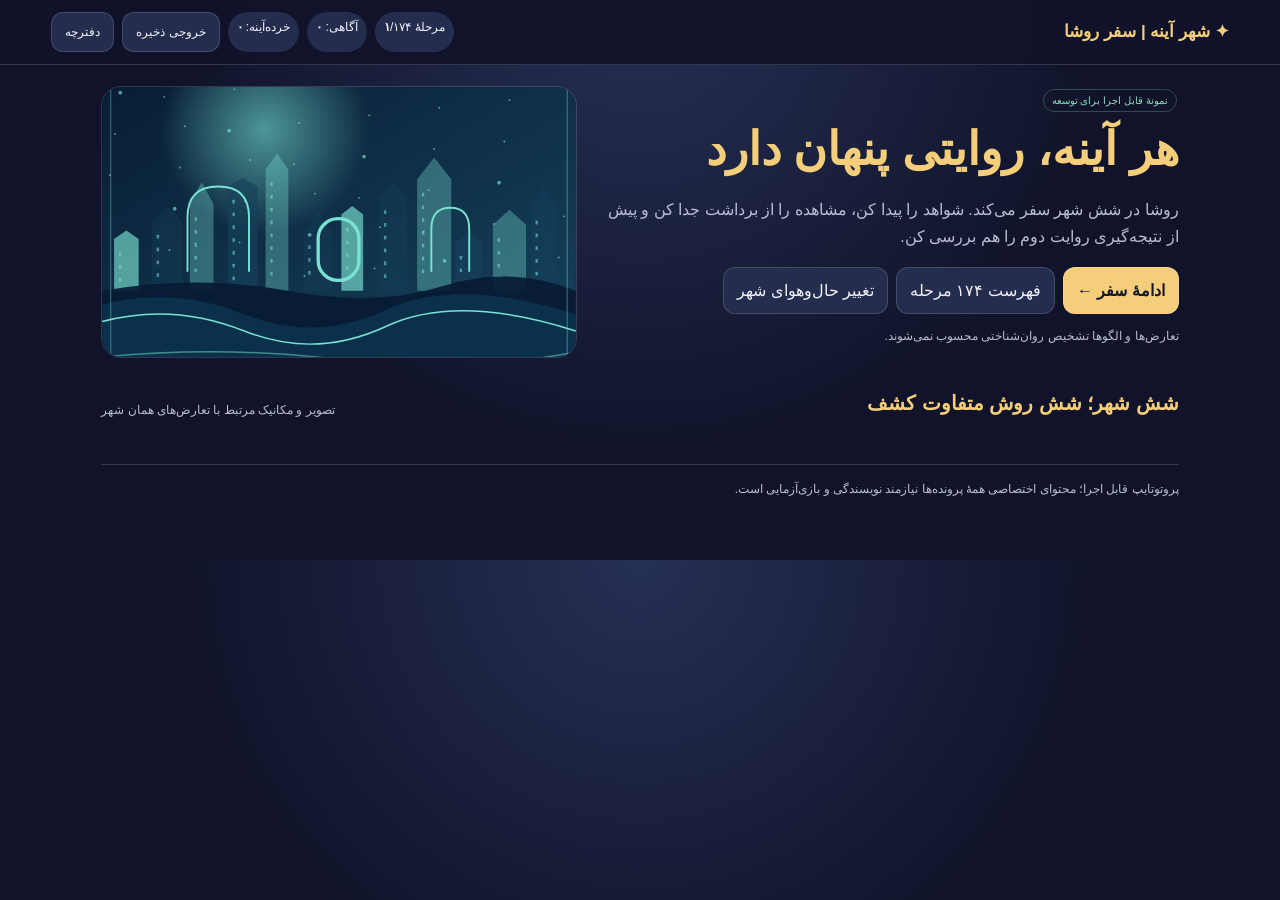
==== projects/shahr-e-ayeneh/index.html @ fd2c5744 "Add Shahr-e Ayeneh project scaffold and multidisciplinary design pack" ====
<!doctype html>
<html lang="fa" dir="rtl"><head><meta charset="utf-8"><meta name="viewport" content="width=device-width,initial-scale=1,viewport-fit=cover"><meta name="theme-color" content="#101329"><title>شهر آینه | نمونهٔ پروژه</title>
<style>
:root{--bg:#101329;--panel:#1b203b;--panel2:#252d4e;--ink:#f2f1f8;--muted:#b8bdd3;--gold:#f4ce7a;--mint:#8be0c2;--line:#ffffff26}*{box-sizing:border-box}body{margin:0;background:radial-gradient(circle at top,#263055,var(--bg) 55%);color:var(--ink);font-family:Tahoma,Arial,sans-serif;line-height:1.7}button{font:inherit;cursor:pointer;border:1px solid var(--line);border-radius:12px;padding:9px 13px;background:var(--panel2);color:var(--ink)}button:focus-visible{outline:2px solid var(--gold);outline-offset:2px}.primary{background:var(--gold);color:#15172a;font-weight:bold}.muted{color:var(--muted)}header{position:sticky;top:0;z-index:3;display:flex;justify-content:space-between;align-items:center;gap:10px;padding:12px 4vw;background:#101329ef;border-bottom:1px solid var(--line)}header h1{font-size:17px;margin:0;color:var(--gold)}.stats,.row{display:flex;gap:8px;flex-wrap:wrap}.stats{font-size:12px}.stat{padding:5px 9px;background:#252d4e;border-radius:20px}main{max-width:1180px;margin:auto;padding:20px 4vw 60px}.hero{display:grid;grid-template-columns:1.1fr .9fr;gap:20px;align-items:center}.hero h2{font-size:clamp(28px,4vw,46px);line-height:1.3;color:var(--gold);margin:6px 0}.hero p{color:var(--muted)}.hero-art{border-radius:20px;overflow:hidden;border:1px solid var(--line)}.hero-art img{display:block;width:100%;height:270px;object-fit:cover}.section-head{display:flex;align-items:end;justify-content:space-between;gap:12px;margin:28px 0 14px}.section-head h2{font-size:20px;margin:0;color:var(--gold)}.cities{display:grid;grid-template-columns:repeat(3,minmax(0,1fr));gap:14px}.city{background:var(--panel);border:1px solid var(--line);border-radius:17px;overflow:hidden}.city img{display:block;width:100%;height:150px;object-fit:cover}.inside{padding:13px}.city h3{font-size:16px;margin:0;color:var(--mint)}.city p{font-size:12px;color:var(--muted);min-height:58px}.tag{display:inline-block;border:1px solid #8be0c244;color:var(--mint);border-radius:20px;padding:2px 8px;font-size:10px;margin:2px}.panel{display:none;background:#181d35;border:1px solid var(--line);padding:18px;border-radius:18px;margin-top:22px}.panel.active{display:block}.gamegrid{display:grid;grid-template-columns:1fr 1fr;gap:14px}.clue{border:1px solid var(--line);border-radius:14px;padding:12px;background:#202744}.clue.found{border-color:var(--mint);background:#12332e}.question{font-size:18px;color:var(--gold)}.choices{display:grid;gap:8px}.choice{text-align:right}.feedback{margin-top:12px;padding:12px;border-radius:12px;background:#14312e;border:1px solid #8be0c277}.feedback.bad{background:#3a232c;border-color:#ff9eaa77}.menugrid{display:grid;grid-template-columns:repeat(6,minmax(0,1fr));gap:7px}.stagebtn{padding:7px 3px;font-size:12px}.stagebtn.locked{opacity:.38}.small{font-size:12px}.footer{font-size:12px;color:var(--muted);margin-top:30px;border-top:1px solid var(--line);padding-top:14px}.modal{position:fixed;inset:0;display:none;place-items:center;padding:20px;background:#070a18df;z-index:10}.modal.active{display:grid}.modal-card{width:min(760px,100%);max-height:88vh;overflow:auto;background:var(--panel);border:1px solid var(--line);border-radius:18px;padding:18px}
@media(max-width:760px){header{align-items:flex-start;flex-direction:column}.hero{grid-template-columns:1fr}.hero-art img{height:190px}.cities{grid-template-columns:1fr 1fr}.gamegrid{grid-template-columns:1fr}.menugrid{grid-template-columns:repeat(5,minmax(0,1fr))}.city img{height:120px}}@media(max-width:420px){.cities{grid-template-columns:1fr}.menugrid{grid-template-columns:repeat(4,minmax(0,1fr))}.city p{min-height:0}}
</style></head><body>
<header><h1>✦ شهر آینه | سفر روشا</h1><div class="stats"><span class="stat">مرحلهٔ <b id="stageNo">۱</b>/۱۷۴</span><span class="stat">آگاهی: <b id="score">۰</b></span><span class="stat">خرده‌آینه: <b id="shards">۰</b></span><button id="saveOut">خروجی ذخیره</button><button id="openJournal">دفترچه</button></div></header>
<main><section class="hero"><div><span class="tag">نمونهٔ قابل اجرا برای توسعه</span><h2>هر آینه، روایتی پنهان دارد</h2><p>روشا در شش شهر سفر می‌کند. شواهد را پیدا کن، مشاهده را از برداشت جدا کن و پیش از نتیجه‌گیری روایت دوم را هم بررسی کن.</p><div class="row"><button class="primary" id="continueBtn">ادامهٔ سفر ←</button><button id="showStages">فهرست ۱۷۴ مرحله</button><button id="toggleNight">تغییر حال‌وهوای شهر</button></div><p class="small">تعارض‌ها و الگوها تشخیص روان‌شناختی محسوب نمی‌شوند.</p></div><div class="hero-art"><img src="assets/cities/city-01-silence-meaning.svg" id="heroImage" alt="شهر سکوت و معنا"></div></section>
<div class="section-head"><h2>شش شهر؛ شش روش متفاوت کشف</h2><span class="muted small">تصویر و مکانیک مرتبط با تعارض‌های همان شهر</span></div><section class="cities" id="cities"></section>
<section class="panel" id="stagePanel" aria-live="polite"><div class="section-head"><h2 id="stageTitle">پرونده</h2><span class="tag" id="stageCity"></span></div><p id="stageIntro"></p><div class="gamegrid" id="clues"></div><div id="puzzleArea" style="margin-top:16px"></div><div class="row"><button id="hintBtn">راهنمایی</button><button id="linkBtn">اتصال دو شاهد</button><button id="doneBtn" class="primary" disabled>ثبت راه‌حل و ادامه</button></div><div id="feedback" class="feedback" hidden></div></section>
<section class="panel" id="stageMenu"><div class="section-head"><h2>فهرست مراحل</h2><button id="closeStages">بستن</button></div><div class="menugrid" id="stageGrid"></div></section>
<section class="panel" id="journalPanel"><div class="section-head"><h2>دفترچهٔ آگاهی</h2><button id="closeJournal">بستن</button></div><div id="journalContent"></div></section>
<div class="footer">پروتوتایپ قابل اجرا؛ محتوای اختصاصی همهٔ پرونده‌ها نیازمند نویسندگی و بازی‌آزمایی است.</div></main>
<div class="modal" id="modal" role="dialog" aria-modal="true" aria-labelledby="modalTitle"><div class="modal-card"><h2 id="modalTitle" style="color:var(--gold)"></h2><div id="modalText"></div><div class="row"><button id="modalClose" class="primary">بستن</button></div></div></div>
<script>
'use strict';
const CITIES=[
{id:1,name:'شهر سکوت و معنا',img:'assets/cities/city-01-silence-meaning.svg',conflicts:['تعارض هیجانی','تعارض معنایی ـ وجودی'],method:'ناگفته‌ها و تفاوت نیاز با حدس',question:'کدام شاهد نشان می‌دهد سکوت می‌تواند از ترس طردشدن باشد و چه چیزی هنوز معلوم نیست؟',patterns:['پنهان‌کردن احساس واقعی','قهر و سکوت تنبیهی','توقع ذهن‌خوانی']},
{id:2,name:'شهر نقاب‌ها و پیمان‌ها',img:'assets/cities/city-02-masks-covenants.svg',conflicts:['تعارض نقش','تعارض ارزشی'],method:'نقش، مسئولیت و ارزش',question:'کدام انتخاب مسئولیت واقعی را در نظر می‌گیرد، بی‌آنکه رضایت همه را شرط تصمیم بداند؟',patterns:['کمال‌گرایی','مسئولیت بیش از حد','قضاوت خود و دیگران']},
{id:3,name:'شهر دو روایت',img:'assets/cities/city-03-two-narratives.svg',conflicts:['تعارض اطلاعاتی','تعارض شناختی'],method:'مقایسهٔ روایت و شواهد',question:'کدام توضیح با شواهد سازگارتر است و کدام بخش هنوز فرضیه است؟',patterns:['انتظار بدترین اتفاق','یک‌طرفه نگاه کردن','اصرار بر پیش‌فرض']},
{id:4,name:'باغ انگیزه و ریشه‌ها',img:'assets/cities/city-04-motivation-roots.svg',conflicts:['تعارض انگیزشی','تعارض فرهنگی'],method:'برنامه‌ریزی و دیدن ریشه‌ها',question:'کدام برنامه یک گام کوچک قابل انجام دارد و با ارزش‌های شخصیت سازگار است؟',patterns:['تعلل در کار مفید','ترس از اجرای ایده','باورهای محدودکننده']},
{id:5,name:'برج پیوندها و قدرت',img:'assets/cities/city-05-bonds-power.svg',conflicts:['تعارض بین‌فردی','تعارض گروهی و سازمانی','تعارض ساختاری'],method:'شبکهٔ رابطه، سهم و اختیار',question:'کدام تغییر مسئله را بهتر حل می‌کند بی‌آنکه فرد یا گروهی بی‌دلیل مقصر شود؟',patterns:['رقابت ناسالم','کنترل و انتقاد','سکوت تنبیهی']},
{id:6,name:'شهر زمان و خویشتن',img:'assets/cities/city-06-time-self.svg',conflicts:['تعارض هویتی','تعارض گذشته و حال','تعارض آزادی و امنیت'],method:'خط زمانی و بازنگری برداشت',question:'کدام نتیجه با اطلاعات فعلی سازگار است و چه شاهدی ممکن است آن را تغییر دهد؟',patterns:['مرور وسواسی گذشته','ترس از شکست','مقاومت در برابر تغییر']}
];
const patterns=['پنهان‌کردن احساس واقعی','انتظار بدترین اتفاق','وسواس فکری','عذاب وجدان','خشم درونی','فداکاری افراطی','مسئولیت بیش از حد','سکوت تنبیهی','توقع ذهن‌خوانی','مجادله برای اثبات خود','قضاوت مداوم','کمال‌گرایی','فرار از واقعیت','تعلل','ولخرجی','مقایسهٔ خود با دیگران'];
const stories=[['نامه‌ای نیمه‌تمام روی میز مانده است.','یک شاهد زمان رخداد را متفاوت به یاد می‌آورد.'],['چراغ یک پنجره پس از بررسی دفترچه روشن می‌شود.','یادداشتی کوتاه با گفتهٔ شخصیت دوم سازگار نیست.'],['یک شیء قدیمی معنای تازه‌ای به خاطره می‌دهد.','پیام کوتاه به‌تنهایی نیت فرستنده را ثابت نمی‌کند.'],['مسیر باغ با برنامهٔ کوچک روشن می‌شود.','یادداشت خانوادگی دو ارزش متفاوت را آشکار می‌کند.'],['صورت‌جلسه نشان می‌دهد سهم کار روشن نبوده است.','پل شکسته به تصمیمی جمعی نیاز دارد.'],['ساعت متوقف با یکی از روایت‌های گذشته سازگار نیست.','عکس قدیمی بخشی از اطلاعات را نشان می‌دهد، نه همه را.']];
let save={version:1,maxStage:1,current:1,score:0,shards:0,completed:[],journal:[],found:{},links:[],decisions:[],night:false};
try{const old=JSON.parse(localStorage.getItem('shahrAyenehSave')||'null');if(old&&old.version===1)save=Object.assign(save,old);}catch(e){}
const fa=n=>String(n).replace(/\d/g,d=>'۰۱۲۳۴۵۶۷۸۹'[Number(d)]);
const $=id=>document.getElementById(id);
const stages=Array.from({length:174},(_,i)=>{const id=i+1,city=CITIES[Math.floor(i/29)],conflict=city.conflicts[i%city.conflicts.length],pattern=city.patterns[i%city.patterns.length]||patterns[i%patterns.length],bits=stories[(id-1)%stories.length];return{id,city,conflict,pattern,title:'پروندهٔ '+fa(id)+' — '+conflict,story:bits[0]+' '+bits[1],clues:[{id:'a',title:'شاهد اول: '+pattern,text:'نشانه‌ای مرتبط با «'+pattern+'» دیده می‌شود؛ این نشانه برای نتیجهٔ قطعی کافی نیست.'},{id:'b',title:'شاهد دوم: '+city.method,text:'موقعیت باید در بستر «'+conflict+'» بررسی شود و شواهد موافق و مخالف کنار هم قرار گیرند.'}],question:city.question,choices:[{label:'با یک نشانه دربارهٔ نیت شخصیت نتیجهٔ قطعی بگیریم.',ok:false,feedback:'یک نشانه به‌تنهایی نیت را ثابت نمی‌کند؛ اطلاعات هنوز ناقص است.'},{label:'هر دو شاهد را مقایسه کنیم و نتیجه را به اندازهٔ شواهد محدود نگه داریم.',ok:true,feedback:'این انتخاب میان مشاهده و تفسیر تفاوت می‌گذارد و هر دو شاهد را در نظر می‌گیرد.'},{label:'بدون بررسی بیشتر، مسئولیت را به یک نفر نسبت بدهیم.',ok:false,feedback:'مقصر دانستن یک نفر بدون بررسی زمینه، از شواهد فراتر می‌رود.'}]};});
let foundNow=new Set(),ready=false,choiceCorrect=false,hintLevel=0;
function persist(){try{localStorage.setItem('shahrAyenehSave',JSON.stringify(save));}catch(e){}refreshHud();}
function refreshHud(){$('stageNo').textContent=fa(save.current);$('score').textContent=fa(save.score);$('shards').textContent=fa(save.shards);}
function toast(msg){$('feedback').hidden=false;$('feedback').className='feedback';$('feedback').textContent=msg;}
function modal(title,text){$('modalTitle').textContent=title;$('modalText').textContent=text;$('modal').classList.add('active');}
function renderCities(){$('cities').innerHTML='';CITIES.forEach(c=>{const card=document.createElement('article');card.className='city';card.innerHTML='<img src="'+c.img+'" alt="تصویر '+c.name+'"><div class="inside"><h3>'+c.name+'</h3><p>'+c.method+'؛ '+c.conflicts.join('، ')+'</p>'+c.conflicts.map(x=>'<span class="tag">'+x+'</span>').join('')+'<div class="row"><button data-city>نمایش مراحل</button><button class="primary" data-start>ورود به شهر</button></div></div>';card.querySelector('[data-city]').onclick=()=>showStageMenu((c.id-1)*29+1);card.querySelector('[data-start]').onclick=()=>loadStage(Math.max((c.id-1)*29+1,Math.min(save.maxStage,174)));$('cities').appendChild(card);});$('heroImage').src=CITIES[Math.floor((save.current-1)/29)].img;}
function loadStage(id){id=Math.max(1,Math.min(174,id));if(id>save.maxStage){toast('این پرونده هنوز بسته است؛ پرونده‌های پیشین را کامل کن.');return;}save.current=id;foundNow=new Set(save.found[id]||[]);ready=foundNow.size>=2;choiceCorrect=false;hintLevel=0;const s=stages[id-1];$('stagePanel').classList.add('active');$('stageMenu').classList.remove('active');$('journalPanel').classList.remove('active');$('stageTitle').textContent=s.title;$('stageCity').textContent=s.city.name+' · '+s.conflict;$('stageIntro').textContent=s.story;$('heroImage').src=s.city.img;$('clues').innerHTML='';s.clues.forEach(cl=>{const b=document.createElement('button');b.className='clue '+(foundNow.has(cl.id)?'found':'');b.innerHTML='<strong>'+cl.title+'</strong><p class="small">'+(foundNow.has(cl.id)?cl.text:'برای بررسی این شاهد کلیک کن')+'</p>';b.onclick=()=>{foundNow.add(cl.id);save.found[id]=Array.from(foundNow);persist();renderStage();};$('clues').appendChild(b);});renderStage();refreshHud();$('stagePanel').scrollIntoView({behavior:'smooth',block:'start'});}
function renderStage(){const s=stages[save.current-1];$('puzzleArea').innerHTML='';if(!ready){$('puzzleArea').innerHTML='<p class="muted">برای بازشدن پرسش، هر دو شاهد را بررسی کن. '+fa(foundNow.size)+' از ۲</p>';return;}const q=document.createElement('div');q.innerHTML='<p class="question">'+s.question+'</p><div class="choices"></div>';s.choices.forEach(c=>{const b=document.createElement('button');b.className='choice';b.textContent=c.label;b.onclick=()=>{choiceCorrect=c.ok;save.decisions.push({stage:save.current,ok:c.ok,conflict:s.conflict});persist();$('feedback').hidden=false;$('feedback').className='feedback'+(c.ok?'':' bad');$('feedback').textContent=c.feedback;$('doneBtn').disabled=!c.ok;};q.querySelector('.choices').appendChild(b);});$('puzzleArea').appendChild(q);$('doneBtn').disabled=!choiceCorrect;}
function showStageMenu(){ $('stageMenu').classList.add('active');$('stagePanel').classList.remove('active');$('journalPanel').classList.remove('active');$('stageGrid').innerHTML='';for(let i=1;i<=174;i++){const b=document.createElement('button');b.className='stagebtn '+(i>save.maxStage?'locked':'');b.textContent=i<=save.maxStage?fa(i):'🔒';b.disabled=i>save.maxStage;b.onclick=()=>loadStage(i);$('stageGrid').appendChild(b);}}
function finishStage(){if(!choiceCorrect)return;const s=stages[save.current-1];if(!save.completed.includes(save.current)){save.completed.push(save.current);save.score+=50;save.shards+=1;if(save.current===save.maxStage&&save.maxStage<174)save.maxStage++;save.journal.push({stage:save.current,title:s.title,city:s.city.name,conflict:s.conflict,pattern:s.pattern});}persist();if(save.current===174){modal('پایان سفر','تمام پرونده‌ها را مرور کرده‌ای. این پروتوتایپ پایهٔ مسیر نهایی را نشان می‌دهد.');return;}modal('پرونده تکمیل شد',s.pattern+' در زمینهٔ '+s.conflict+' بررسی شد. پروندهٔ بعدی باز شد.');}
function openJournal(){$('journalPanel').classList.add('active');$('stagePanel').classList.remove('active');$('stageMenu').classList.remove('active');$('journalContent').innerHTML='<p>پرونده‌های ثبت‌شده: '+fa(save.journal.length)+'</p><ol>'+save.journal.slice().reverse().map(j=>'<li><strong>'+j.title+'</strong> — '+j.city+' / '+j.conflict+'<br><span class="muted">الگوی بررسی‌شده: '+j.pattern+'</span></li>').join('')+'</ol>';}
$('continueBtn').onclick=()=>loadStage(save.maxStage);$('showStages').onclick=showStageMenu;$('closeStages').onclick=()=>$('stageMenu').classList.remove('active');$('openJournal').onclick=openJournal;$('closeJournal').onclick=()=>$('journalPanel').classList.remove('active');$('modalClose').onclick=()=>$('modal').classList.remove('active');$('doneBtn').onclick=finishStage;
$('hintBtn').onclick=()=>{const hints=['به نام مکان و تعارض دقت کن.','هر دو شاهد را با هم بخوان.','مشاهده را از حدس دربارهٔ نیت جدا کن.'];modal('راهنمای پرونده',hints[Math.min(hintLevel++,2)]);};
$('linkBtn').onclick=()=>{if(foundNow.size<2){modal('دو شاهد لازم است','ابتدا هر دو شاهد را بررسی کن.');return;}if(!save.links.includes(save.current)){save.links.push(save.current);save.shards++;persist();}modal('پیوند شواهد','دو شاهد پرونده کنار هم ثبت شدند؛ برای نتیجه‌گیری دربارهٔ '+stages[save.current-1].conflict آن‌ها را مقایسه کن.');};
$('toggleNight').onclick=()=>{save.night=!save.night;document.body.style.filter=save.night?'brightness(.76) saturate(.85)':'none';persist();};
$('saveOut').onclick=()=>{const blob=new Blob([JSON.stringify(save,null,2)],{type:'application/json'});const a=document.createElement('a');a.href=URL.createObjectURL(blob);a.download='shahr-e-ayeneh-save.json';a.click();URL.revokeObjectURL(a.href);};
renderCities();refreshHud();
</script></body></html>
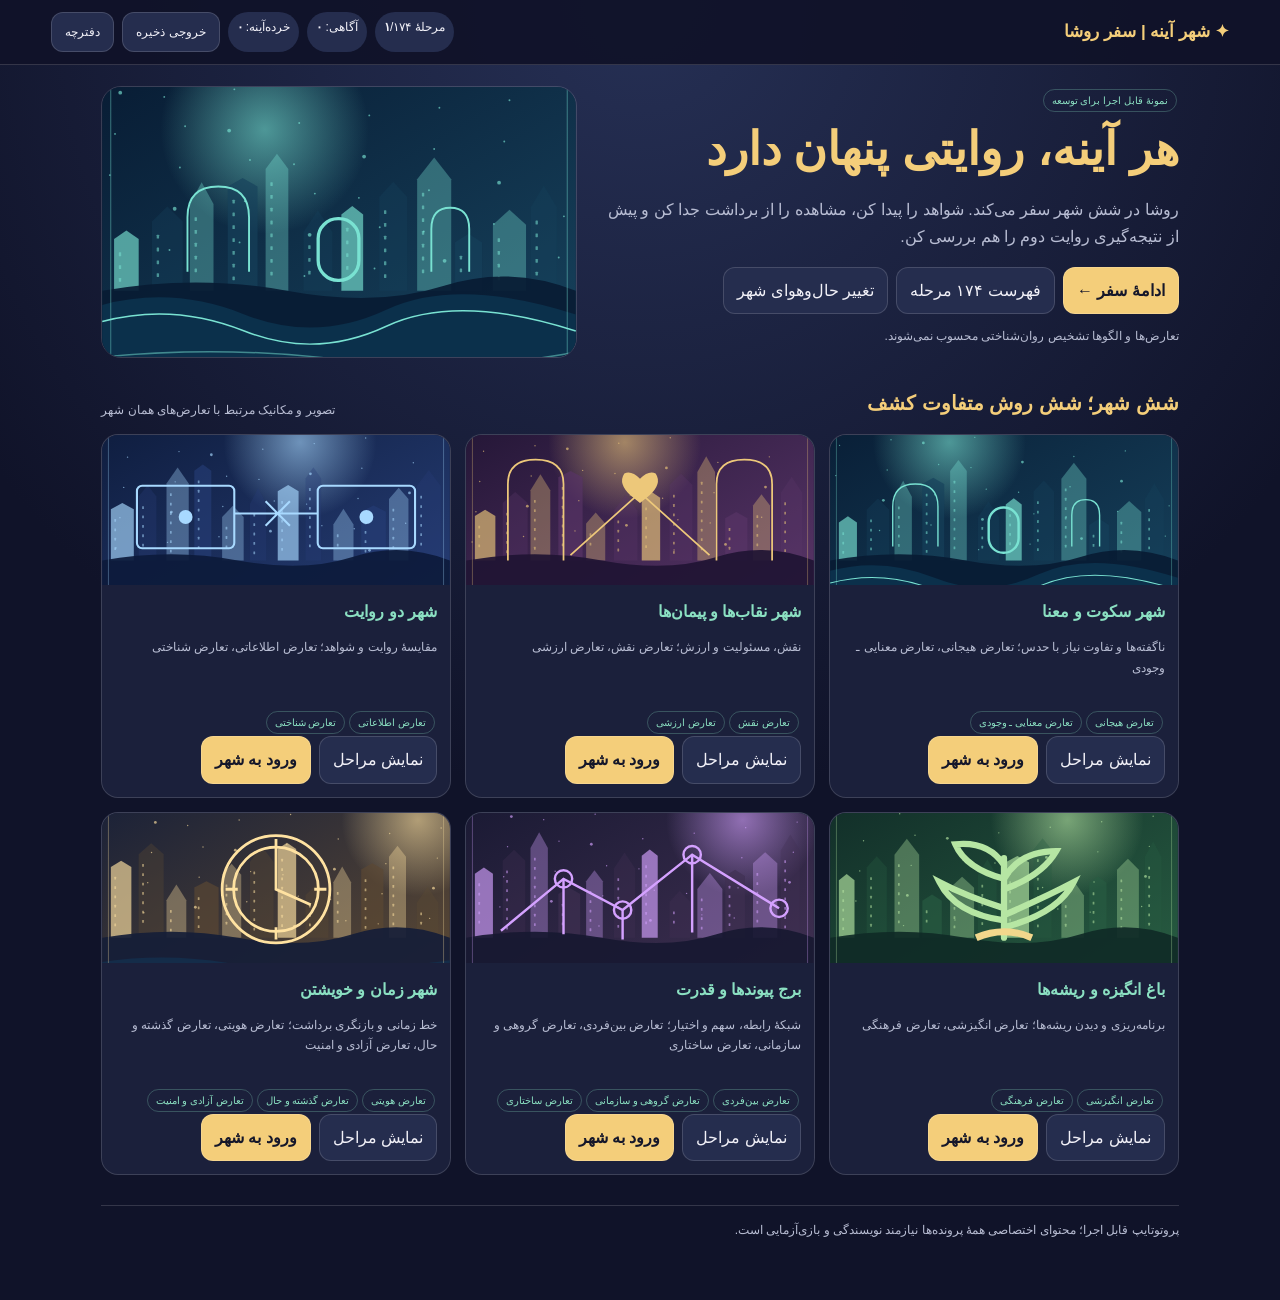
==== commit 953f5b93: "Fix clue unlock state and evidence-link message syntax" ====
--- a/projects/shahr-e-ayeneh/index.html
+++ b/projects/shahr-e-ayeneh/index.html
@@ -35,14 +35,14 @@
 function toast(msg){$('feedback').hidden=false;$('feedback').className='feedback';$('feedback').textContent=msg;}
 function modal(title,text){$('modalTitle').textContent=title;$('modalText').textContent=text;$('modal').classList.add('active');}
 function renderCities(){$('cities').innerHTML='';CITIES.forEach(c=>{const card=document.createElement('article');card.className='city';card.innerHTML='<img src="'+c.img+'" alt="تصویر '+c.name+'"><div class="inside"><h3>'+c.name+'</h3><p>'+c.method+'؛ '+c.conflicts.join('، ')+'</p>'+c.conflicts.map(x=>'<span class="tag">'+x+'</span>').join('')+'<div class="row"><button data-city>نمایش مراحل</button><button class="primary" data-start>ورود به شهر</button></div></div>';card.querySelector('[data-city]').onclick=()=>showStageMenu((c.id-1)*29+1);card.querySelector('[data-start]').onclick=()=>loadStage(Math.max((c.id-1)*29+1,Math.min(save.maxStage,174)));$('cities').appendChild(card);});$('heroImage').src=CITIES[Math.floor((save.current-1)/29)].img;}
-function loadStage(id){id=Math.max(1,Math.min(174,id));if(id>save.maxStage){toast('این پرونده هنوز بسته است؛ پرونده‌های پیشین را کامل کن.');return;}save.current=id;foundNow=new Set(save.found[id]||[]);ready=foundNow.size>=2;choiceCorrect=false;hintLevel=0;const s=stages[id-1];$('stagePanel').classList.add('active');$('stageMenu').classList.remove('active');$('journalPanel').classList.remove('active');$('stageTitle').textContent=s.title;$('stageCity').textContent=s.city.name+' · '+s.conflict;$('stageIntro').textContent=s.story;$('heroImage').src=s.city.img;$('clues').innerHTML='';s.clues.forEach(cl=>{const b=document.createElement('button');b.className='clue '+(foundNow.has(cl.id)?'found':'');b.innerHTML='<strong>'+cl.title+'</strong><p class="small">'+(foundNow.has(cl.id)?cl.text:'برای بررسی این شاهد کلیک کن')+'</p>';b.onclick=()=>{foundNow.add(cl.id);save.found[id]=Array.from(foundNow);persist();renderStage();};$('clues').appendChild(b);});renderStage();refreshHud();$('stagePanel').scrollIntoView({behavior:'smooth',block:'start'});}
+function loadStage(id){id=Math.max(1,Math.min(174,id));if(id>save.maxStage){toast('این پرونده هنوز بسته است؛ پرونده‌های پیشین را کامل کن.');return;}save.current=id;foundNow=new Set(save.found[id]||[]);ready=foundNow.size>=2;choiceCorrect=false;hintLevel=0;const s=stages[id-1];$('stagePanel').classList.add('active');$('stageMenu').classList.remove('active');$('journalPanel').classList.remove('active');$('stageTitle').textContent=s.title;$('stageCity').textContent=s.city.name+' · '+s.conflict;$('stageIntro').textContent=s.story;$('heroImage').src=s.city.img;$('clues').innerHTML='';s.clues.forEach(cl=>{const b=document.createElement('button');b.className='clue '+(foundNow.has(cl.id)?'found':'');b.innerHTML='<strong>'+cl.title+'</strong><p class="small">'+(foundNow.has(cl.id)?cl.text:'برای بررسی این شاهد کلیک کن')+'</p>';b.onclick=()=>{foundNow.add(cl.id);save.found[id]=Array.from(foundNow);ready=foundNow.size>=2;persist();renderStage();};$('clues').appendChild(b);});renderStage();refreshHud();$('stagePanel').scrollIntoView({behavior:'smooth',block:'start'});}
 function renderStage(){const s=stages[save.current-1];$('puzzleArea').innerHTML='';if(!ready){$('puzzleArea').innerHTML='<p class="muted">برای بازشدن پرسش، هر دو شاهد را بررسی کن. '+fa(foundNow.size)+' از ۲</p>';return;}const q=document.createElement('div');q.innerHTML='<p class="question">'+s.question+'</p><div class="choices"></div>';s.choices.forEach(c=>{const b=document.createElement('button');b.className='choice';b.textContent=c.label;b.onclick=()=>{choiceCorrect=c.ok;save.decisions.push({stage:save.current,ok:c.ok,conflict:s.conflict});persist();$('feedback').hidden=false;$('feedback').className='feedback'+(c.ok?'':' bad');$('feedback').textContent=c.feedback;$('doneBtn').disabled=!c.ok;};q.querySelector('.choices').appendChild(b);});$('puzzleArea').appendChild(q);$('doneBtn').disabled=!choiceCorrect;}
 function showStageMenu(){ $('stageMenu').classList.add('active');$('stagePanel').classList.remove('active');$('journalPanel').classList.remove('active');$('stageGrid').innerHTML='';for(let i=1;i<=174;i++){const b=document.createElement('button');b.className='stagebtn '+(i>save.maxStage?'locked':'');b.textContent=i<=save.maxStage?fa(i):'🔒';b.disabled=i>save.maxStage;b.onclick=()=>loadStage(i);$('stageGrid').appendChild(b);}}
 function finishStage(){if(!choiceCorrect)return;const s=stages[save.current-1];if(!save.completed.includes(save.current)){save.completed.push(save.current);save.score+=50;save.shards+=1;if(save.current===save.maxStage&&save.maxStage<174)save.maxStage++;save.journal.push({stage:save.current,title:s.title,city:s.city.name,conflict:s.conflict,pattern:s.pattern});}persist();if(save.current===174){modal('پایان سفر','تمام پرونده‌ها را مرور کرده‌ای. این پروتوتایپ پایهٔ مسیر نهایی را نشان می‌دهد.');return;}modal('پرونده تکمیل شد',s.pattern+' در زمینهٔ '+s.conflict+' بررسی شد. پروندهٔ بعدی باز شد.');}
 function openJournal(){$('journalPanel').classList.add('active');$('stagePanel').classList.remove('active');$('stageMenu').classList.remove('active');$('journalContent').innerHTML='<p>پرونده‌های ثبت‌شده: '+fa(save.journal.length)+'</p><ol>'+save.journal.slice().reverse().map(j=>'<li><strong>'+j.title+'</strong> — '+j.city+' / '+j.conflict+'<br><span class="muted">الگوی بررسی‌شده: '+j.pattern+'</span></li>').join('')+'</ol>';}
 $('continueBtn').onclick=()=>loadStage(save.maxStage);$('showStages').onclick=showStageMenu;$('closeStages').onclick=()=>$('stageMenu').classList.remove('active');$('openJournal').onclick=openJournal;$('closeJournal').onclick=()=>$('journalPanel').classList.remove('active');$('modalClose').onclick=()=>$('modal').classList.remove('active');$('doneBtn').onclick=finishStage;
 $('hintBtn').onclick=()=>{const hints=['به نام مکان و تعارض دقت کن.','هر دو شاهد را با هم بخوان.','مشاهده را از حدس دربارهٔ نیت جدا کن.'];modal('راهنمای پرونده',hints[Math.min(hintLevel++,2)]);};
-$('linkBtn').onclick=()=>{if(foundNow.size<2){modal('دو شاهد لازم است','ابتدا هر دو شاهد را بررسی کن.');return;}if(!save.links.includes(save.current)){save.links.push(save.current);save.shards++;persist();}modal('پیوند شواهد','دو شاهد پرونده کنار هم ثبت شدند؛ برای نتیجه‌گیری دربارهٔ '+stages[save.current-1].conflict آن‌ها را مقایسه کن.');};
+$('linkBtn').onclick=()=>{if(foundNow.size<2){modal('دو شاهد لازم است','ابتدا هر دو شاهد را بررسی کن.');return;}if(!save.links.includes(save.current)){save.links.push(save.current);save.shards++;persist();}modal('پیوند شواهد','دو شاهد پرونده کنار هم ثبت شدند؛ برای نتیجه‌گیری دربارهٔ '+stages[save.current-1].conflict+' آن‌ها را مقایسه کن.');};
 $('toggleNight').onclick=()=>{save.night=!save.night;document.body.style.filter=save.night?'brightness(.76) saturate(.85)':'none';persist();};
 $('saveOut').onclick=()=>{const blob=new Blob([JSON.stringify(save,null,2)],{type:'application/json'});const a=document.createElement('a');a.href=URL.createObjectURL(blob);a.download='shahr-e-ayeneh-save.json';a.click();URL.revokeObjectURL(a.href);};
 renderCities();refreshHud();
